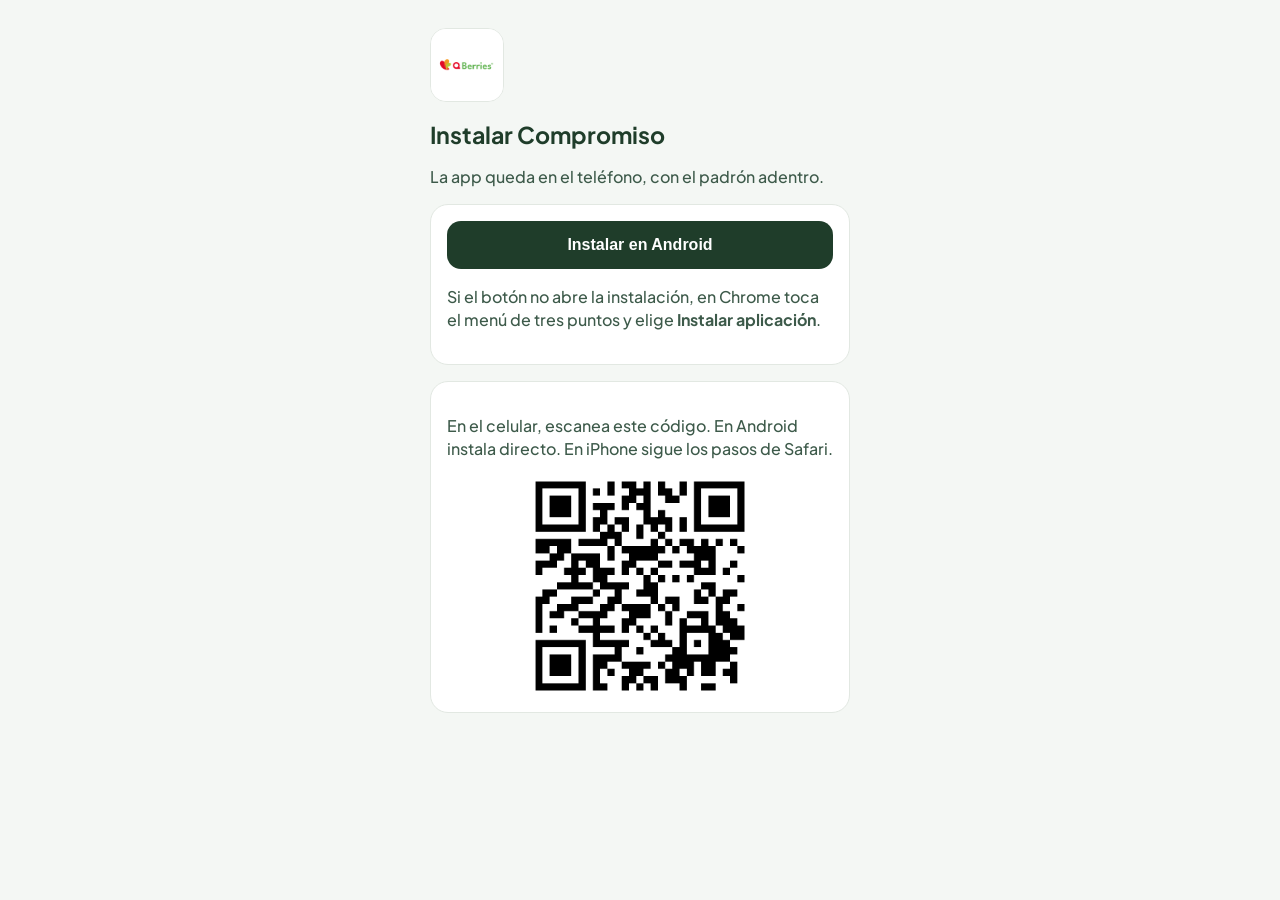
==== instalar.html @ 37544af0 "first commit" ====
<!DOCTYPE html>
<html lang="es">
<head>
  <meta charset="UTF-8">
  <meta name="viewport" content="width=device-width, initial-scale=1, viewport-fit=cover">
  <meta name="theme-color" content="#1F3D2A">
  <meta name="apple-mobile-web-app-capable" content="yes">
  <meta name="apple-mobile-web-app-title" content="Compromiso">
  <title>Instalar · Q Berries</title>
  <link rel="icon" href="./assets/icon-192.png" type="image/png">
  <link rel="apple-touch-icon" href="./assets/icon-192.png">
  <link rel="manifest" href="./manifest.webmanifest">
  <link rel="stylesheet" href="./css/fonts.css">
  <style>
    body { margin: 0; font-family: "Plus Jakarta Sans", sans-serif; background: #F4F7F4; color: #1F3D2A; }
    main { max-width: 420px; margin: 0 auto; padding: 28px 18px 40px; }
    img.logo { width: 72px; height: 72px; object-fit: contain; background: #fff; border-radius: 16px; border: 1px solid #E2E8E2; }
    h1 { font-size: 1.45rem; margin: 14px 0 6px; }
    p { line-height: 1.45; color: #3D5A4A; }
    .card { background: #fff; border-radius: 18px; padding: 16px; border: 1px solid #E2E8E2; margin-top: 16px; }
    button { width: 100%; min-height: 48px; border: 0; border-radius: 14px; background: #1F3D2A; color: #fff; font-weight: 800; font-size: 1rem; }
    ol { margin: 8px 0 0; padding-left: 18px; }
    li { margin: 8px 0; }
    .qr { width: 220px; height: 220px; display: block; margin: 8px auto 0; }
  </style>
</head>
<body>
  <main>
    <img class="logo" src="./assets/icon-192.png" alt="Q Berries">
    <h1>Instalar Compromiso</h1>
    <p id="lead">La app queda en el teléfono, con el padrón adentro.</p>
    <div class="card" id="android">
      <button type="button" id="instalar">Instalar en Android</button>
      <p id="android-ayuda">Si el botón no abre la instalación, en Chrome toca el menú de tres puntos y elige <strong>Instalar aplicación</strong>.</p>
    </div>
    <div class="card" id="iphone" hidden>
      <strong>En iPhone no se descarga un archivo.</strong>
      <ol>
        <li>Abre esta página en Safari.</li>
        <li>Toca el botón Compartir.</li>
        <li>Elige <strong>Agregar a inicio</strong>.</li>
        <li>Confirma. El ícono de Q Berries queda en la pantalla.</li>
      </ol>
    </div>
    <div class="card" id="escritorio">
      <p>En el celular, escanea este código. En Android instala directo. En iPhone sigue los pasos de Safari.</p>
      <img class="qr" src="./assets/instalar-android.png" alt="Código para instalar">
    </div>
  </main>
  <script>
    const ios = /iPad|iPhone|iPod/.test(navigator.userAgent);
    const android = /Android/i.test(navigator.userAgent);
    const desktop = document.getElementById("escritorio");
    if (ios) {
      document.getElementById("android").hidden = true;
      document.getElementById("iphone").hidden = false;
      desktop.hidden = true;
    } else if (android) {
      desktop.hidden = true;
    }
    let espera = null;
    window.addEventListener("beforeinstallprompt", (event) => {
      event.preventDefault();
      espera = event;
    });
    document.getElementById("instalar").addEventListener("click", async () => {
      if (!espera) return;
      espera.prompt();
      await espera.userChoice;
      espera = null;
    });
    if ("serviceWorker" in navigator) navigator.serviceWorker.register("./sw.js").catch(() => {});
  </script>
</body>
</html>
---- css/fonts.css ----
/* Plus Jakarta Sans — local (offline / PWA cache) */
@font-face {
  font-family: "Plus Jakarta Sans";
  font-style: normal;
  font-weight: 500;
  font-display: swap;
  src: url("../fonts/plus-jakarta-sans-500.woff2") format("woff2");
}
@font-face {
  font-family: "Plus Jakarta Sans";
  font-style: normal;
  font-weight: 600;
  font-display: swap;
  src: url("../fonts/plus-jakarta-sans-600.woff2") format("woff2");
}
@font-face {
  font-family: "Plus Jakarta Sans";
  font-style: normal;
  font-weight: 700;
  font-display: swap;
  src: url("../fonts/plus-jakarta-sans-700.woff2") format("woff2");
}
@font-face {
  font-family: "Plus Jakarta Sans";
  font-style: normal;
  font-weight: 800;
  font-display: swap;
  src: url("../fonts/plus-jakarta-sans-800.woff2") format("woff2");
}
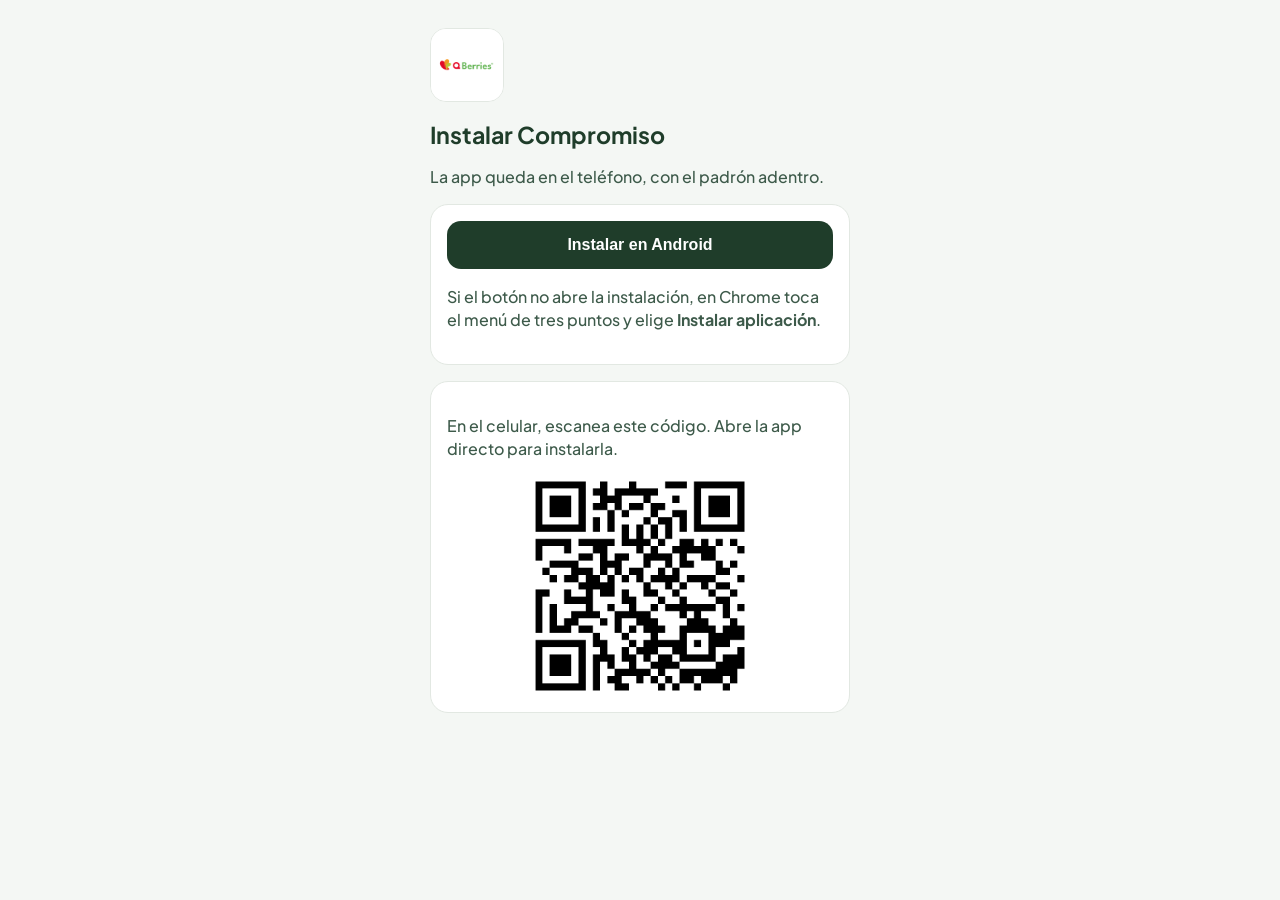
==== commit 6ddce53c: "first commit 22" ====
--- a/instalar.html
+++ b/instalar.html
@@ -43,7 +43,7 @@
       </ol>
     </div>
     <div class="card" id="escritorio">
-      <p>En el celular, escanea este código. En Android instala directo. En iPhone sigue los pasos de Safari.</p>
+      <p>En el celular, escanea este código. Abre la app directo para instalarla.</p>
       <img class="qr" src="./assets/instalar-android.png" alt="Código para instalar">
     </div>
   </main>
